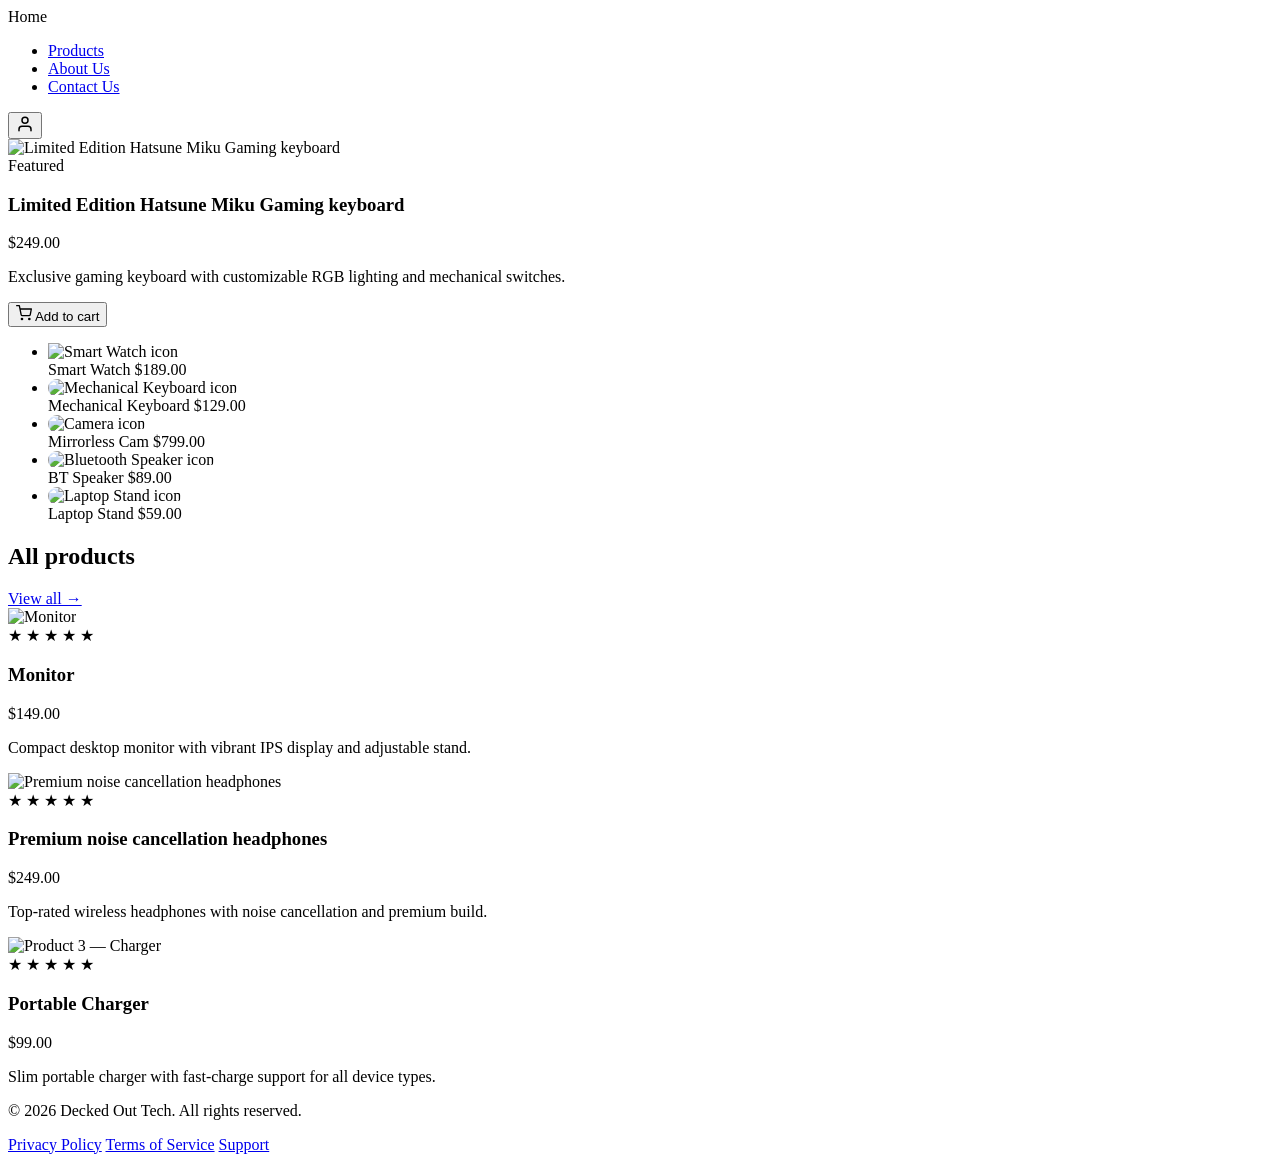
==== index.html @ de435f8a "Create index.html" ====
<!DOCTYPE html>
<html lang="en">
  <head>
    <meta charset="UTF-8" />
    <meta name="viewport" content="width=device-width, initial-scale=1.0" />
    <title>Decked Out Tech — Home</title>
    <link rel="stylesheet" href="style.css"/>
    <link
      href="https://fonts.googleapis.com/css2?family=Roboto:wght@400;700&display=swap"
      rel="stylesheet"
    />
  </head>
  <body>
 
    <!-- ========== HEADER / NAV ========== -->
    <header class="site-header">
      <nav class="nav-container">
        <span class="nav-logo">Home</span>
        <ul class="nav-links">
          <li><a href="products.html">Products</a></li>
          <li><a href="aboutus.html">About Us</a></li>
          <li><a href="contactus.html">Contact Us</a></li>
        </ul>
        <button class="nav-user" aria-label="User account">
          <svg xmlns="http://www.w3.org/2000/svg" width="18" height="18" viewBox="0 0 24 24"
            fill="none" stroke="currentColor" stroke-width="2" stroke-linecap="round"
            stroke-linejoin="round">
            <path d="M20 21v-2a4 4 0 0 0-4-4H8a4 4 0 0 0-4 4v2"/>
            <circle cx="12" cy="7" r="4"/>
          </svg>
        </button>
      </nav>
    </header>
 
    <!-- ========== MAIN CONTENT ========== -->
    <main>
 
      <!-- ===== HERO SECTION ===== -->
      <section class="hero-section">
 
        <!-- Featured Product Card -->
        <article class="hero-featured">
          <div class="hero-image-wrap">
            <img
              src="imgs/JPGFiles/FeaturedProduct.jpg"
              alt="Limited Edition Hatsune Miku Gaming keyboard"
              class="hero-image"
            />
          </div>
          <div class="hero-body">
            <span class="badge">Featured</span>
            <h1 class="hero-title">Limited Edition Hatsune Miku Gaming keyboard</h1>
            <p class="hero-price">$249.00</p>
            <p class="hero-desc">
              Exclusive gaming keyboard with customizable RGB lighting and mechanical switches.
            </p>
            <button class="btn-cart">
              <svg xmlns="http://www.w3.org/2000/svg" width="16" height="16" viewBox="0 0 24 24"
                fill="none" stroke="currentColor" stroke-width="2" stroke-linecap="round"
                stroke-linejoin="round">
                <circle cx="9" cy="21" r="1"/><circle cx="20" cy="21" r="1"/>
                <path d="M1 1h4l2.68 13.39a2 2 0 0 0 2 1.61h9.72a2 2 0 0 0 2-1.61L23 6H6"/>
              </svg>
              Add to cart
            </button>
          </div>
        </article>
 
        <!-- Sidebar Product List -->
        <aside class="hero-sidebar">
          <ul class="sidebar-list">
 
            <li class="sidebar-item">
              <div class="sidebar-icon">
                <img src="imgs/JPGFiles/sidebarproduct1.jpg" alt="Smart Watch icon" />
              </div>
              <div class="sidebar-info">
                <span class="sidebar-name">Smart Watch</span>
                <span class="sidebar-price">$189.00</span>
              </div>
            </li>
 
            <li class="sidebar-item">
              <div class="sidebar-icon">
                <img src="imgs/JPGFiles/sidebarproduct2.jpg" alt="Mechanical Keyboard icon" style="border-radius: 10px;"/>
              </div>
              <div class="sidebar-info">
                <span class="sidebar-name">Mechanical Keyboard</span>
                <span class="sidebar-price">$129.00</span>
              </div>
            </li>
 
            <li class="sidebar-item">
              <div class="sidebar-icon">
                <img src="imgs/JPGFiles/sidebarproduct3.jpg" alt="Camera icon" style="border-radius: 10px;" />
              </div>
              <div class="sidebar-info">
                <span class="sidebar-name">Mirrorless Cam</span>
                <span class="sidebar-price">$799.00</span>
              </div>
            </li>
 
            <li class="sidebar-item">
              <div class="sidebar-icon">
                 <img src="imgs/JPGFiles/sidebarproduct4.jpg" alt="Bluetooth Speaker icon" style="border-radius: 10px;"/>
              </div>
              <div class="sidebar-info">
                <span class="sidebar-name">BT Speaker</span>
                <span class="sidebar-price">$89.00</span>
              </div>
            </li>
 
            <li class="sidebar-item">
              <div class="sidebar-icon">
                 <img src="imgs/JPGFiles/sidebarproduct5.jpg" alt="Laptop Stand icon" style="border-radius: 10px;"/>
              </div>
              <div class="sidebar-info">
                <span class="sidebar-name">Laptop Stand</span>
                <span class="sidebar-price">$59.00</span>
              </div>
            </li>
 
          </ul>
        </aside>
      </section>
 
      <!-- ===== ALL PRODUCTS SECTION ===== -->
      <section class="products-section">
        <div class="products-header">
          <h2 class="products-title">All products</h2>
          <a href="products.html" class="products-view-all">View all &rarr;</a>
        </div>
 
        <!-- Product Grid -->
        <div class="products-grid">
 
          <!-- Product Card 1 -->
          <article class="product-card">
            <div class="product-image-wrap">
              <img
                src="imgs/JPGFiles/bestsellerproduct1.jpg"
                alt="Monitor"
                class="product-image"
              />
            </div>
            <div class="product-body">
              <div class="stars" aria-label="4 out of 5 stars">
                <span class="star filled">★</span>
                <span class="star filled">★</span>
                <span class="star filled">★</span>
                <span class="star filled">★</span>
                <span class="star">★</span>
              </div>
              <h3 class="product-name">Monitor</h3>
              <p class="product-price">$149.00</p>
              <p class="product-desc">
                Compact desktop monitor with vibrant IPS display and adjustable stand.
              </p>
            </div>
          </article>
 
          <!-- Product Card 2 — Best Seller (highlighted) -->
          <article class="product-card product-card--highlight">
            <div class="product-image-wrap">
              <img
                src="imgs/JPGFiles/bestsellerproduct2.jpg"
                alt="Premium noise cancellation headphones"
                class="product-image"
              />
            </div>
            <div class="product-body">
              <div class="stars" aria-label="4 out of 5 stars">
                <span class="star filled">★</span>
                <span class="star filled">★</span>
                <span class="star filled">★</span>
                <span class="star filled">★</span>
                <span class="star">★</span>
              </div>
              <h3 class="product-name">Premium noise cancellation headphones</h3>
              <p class="product-price">$249.00</p>
              <p class="product-desc">
                Top-rated wireless headphones with noise cancellation and premium build.
              </p>
            </div>
          </article>
 
          <!-- Product Card 3 -->
          <article class="product-card">
            <div class="product-image-wrap">
              <img
                src="imgs/JPGFiles/bestsellerproduct3.jpg"
                alt="Product 3 — Charger"
                class="product-image"
              />
            </div>
            <div class="product-body">
              <div class="stars" aria-label="3 out of 5 stars">
                <span class="star filled">★</span>
                <span class="star filled">★</span>
                <span class="star filled">★</span>
                <span class="star">★</span>
                <span class="star">★</span>
              </div>
              <h3 class="product-name">Portable Charger</h3>
              <p class="product-price">$99.00</p>
              <p class="product-desc">
                Slim portable charger with fast-charge support for all device types.
              </p>
            </div>
          </article>
 
        </div>
      </section>
    </main>
 
    <!-- ========== FOOTER ========== -->
    <footer class="site-footer">
      <p class="footer-copy">&copy; 2026 Decked Out Tech. All rights reserved.</p>
      <div class="footer-links">
        <a href="#" class="footer-link">Privacy Policy</a>
        <a href="#" class="footer-link">Terms of Service</a>
        <a href="#" class="footer-link">Support</a>
        </div>
    </footer>
 
  </body>
</html>
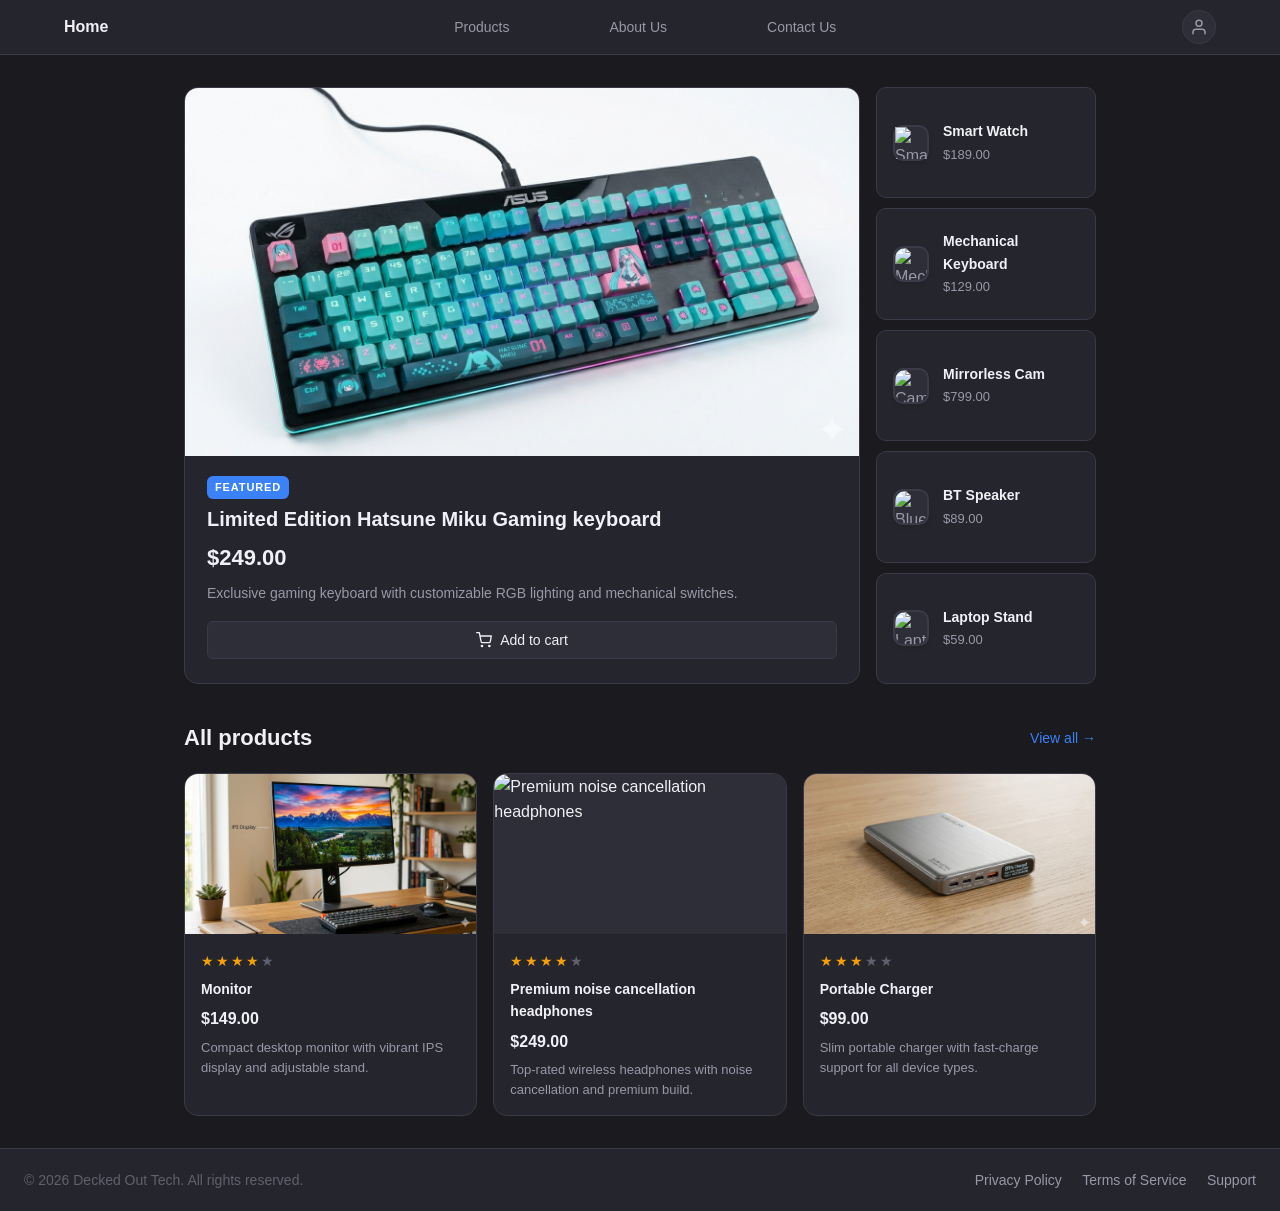
==== commit d02f808e: "Update index.html" ====
--- a/index.html
+++ b/index.html
@@ -42,7 +42,7 @@
         <article class="hero-featured">
           <div class="hero-image-wrap">
             <img
-              src="imgs/JPGFiles/FeaturedProduct.jpg"
+              src="FeaturedProduct.jpg"
               alt="Limited Edition Hatsune Miku Gaming keyboard"
               class="hero-image"
             />
@@ -72,7 +72,7 @@
  
             <li class="sidebar-item">
               <div class="sidebar-icon">
-                <img src="imgs/JPGFiles/sidebarproduct1.jpg" alt="Smart Watch icon" />
+                <img src="sidebarproduct1.jpg" alt="Smart Watch icon" />
               </div>
               <div class="sidebar-info">
                 <span class="sidebar-name">Smart Watch</span>
@@ -82,7 +82,7 @@
  
             <li class="sidebar-item">
               <div class="sidebar-icon">
-                <img src="imgs/JPGFiles/sidebarproduct2.jpg" alt="Mechanical Keyboard icon" style="border-radius: 10px;"/>
+                <img src="sidebarproduct2.jpg" alt="Mechanical Keyboard icon" style="border-radius: 10px;"/>
               </div>
               <div class="sidebar-info">
                 <span class="sidebar-name">Mechanical Keyboard</span>
@@ -92,7 +92,7 @@
  
             <li class="sidebar-item">
               <div class="sidebar-icon">
-                <img src="imgs/JPGFiles/sidebarproduct3.jpg" alt="Camera icon" style="border-radius: 10px;" />
+                <img src="sidebarproduct3.jpg" alt="Camera icon" style="border-radius: 10px;" />
               </div>
               <div class="sidebar-info">
                 <span class="sidebar-name">Mirrorless Cam</span>
@@ -102,7 +102,7 @@
  
             <li class="sidebar-item">
               <div class="sidebar-icon">
-                 <img src="imgs/JPGFiles/sidebarproduct4.jpg" alt="Bluetooth Speaker icon" style="border-radius: 10px;"/>
+                 <img src="sidebarproduct4.jpg" alt="Bluetooth Speaker icon" style="border-radius: 10px;"/>
               </div>
               <div class="sidebar-info">
                 <span class="sidebar-name">BT Speaker</span>
@@ -112,7 +112,7 @@
  
             <li class="sidebar-item">
               <div class="sidebar-icon">
-                 <img src="imgs/JPGFiles/sidebarproduct5.jpg" alt="Laptop Stand icon" style="border-radius: 10px;"/>
+                 <img src="sidebarproduct5.jpg" alt="Laptop Stand icon" style="border-radius: 10px;"/>
               </div>
               <div class="sidebar-info">
                 <span class="sidebar-name">Laptop Stand</span>
@@ -138,7 +138,7 @@
           <article class="product-card">
             <div class="product-image-wrap">
               <img
-                src="imgs/JPGFiles/bestsellerproduct1.jpg"
+                src="bestsellerproduct1.jpg"
                 alt="Monitor"
                 class="product-image"
               />
@@ -163,7 +163,7 @@
           <article class="product-card product-card--highlight">
             <div class="product-image-wrap">
               <img
-                src="imgs/JPGFiles/bestsellerproduct2.jpg"
+                src="bestsellerproduct2.jpg"
                 alt="Premium noise cancellation headphones"
                 class="product-image"
               />
@@ -188,7 +188,7 @@
           <article class="product-card">
             <div class="product-image-wrap">
               <img
-                src="imgs/JPGFiles/bestsellerproduct3.jpg"
+                src="bestsellerproduct3.jpg"
                 alt="Product 3 — Charger"
                 class="product-image"
               />
--- a/style.css
+++ b/style.css
@@ -0,0 +1,626 @@
+/* =============================================================
+   CUSTOM PROPERTIES
+   ============================================================= */
+:root {
+  --color-primary: #3b82f6;      /* blue accent */
+  --color-secondary: #f59e0b;    /* amber / star gold */
+ 
+  --bg-base:    #1a1a1f;
+  --bg-surface: #25252d;
+  --bg-raised:  #2e2e38;
+  --bg-input:   #32323e;
+ 
+  --text-primary:   #f0f0f5;
+  --text-secondary: #9898a8;
+  --text-muted:     #60606e;
+ 
+  --border-color:   #3a3a48;
+  --radius-sm: 6px;
+  --radius-md: 10px;
+  --radius-lg: 14px;
+}
+ 
+/* =============================================================
+   RESET & BASE
+   ============================================================= */
+*, *::before, *::after {
+  box-sizing: border-box;
+  margin: 0;
+  padding: 0;
+}
+ 
+body {
+  font-family: 'Roboto', Helvetica, sans-serif;
+  font-size: 16px;
+  font-weight: 400;
+  background-color: var(--bg-base);
+  color: var(--text-primary);
+  line-height: 1.6;
+  min-height: 100vh;
+  display: flex;
+  flex-direction: column;
+  justify-content: flex-start;
+  align-items: stretch;
+}
+ 
+h1 {
+  font-size: 32px;
+  font-weight: 700;
+  line-height: 1.25;
+}
+ 
+h2 {
+  font-size: 22px;
+  font-weight: 700;
+  line-height: 1.3;
+}
+ 
+h3 {
+  font-size: 16px;
+  font-weight: 700;
+}
+ 
+a {
+  color: var(--text-secondary);
+  text-decoration: none;
+  transition: color 0.2s;
+}
+ 
+a:hover {
+  color: var(--text-primary);
+}
+ 
+ul {
+  list-style: none;
+}
+ 
+img {
+  display: block;
+  width: 100%;
+  height: 100%;
+  object-fit: cover;
+}
+ 
+/* =============================================================
+   HEADER & NAV
+   ============================================================= */
+.site-header {
+  background-color: var(--bg-surface);
+  border-bottom: 1px solid var(--border-color);
+  position: sticky;
+  top: 0;
+  z-index: 100;
+}
+ 
+.nav-container {
+  max-width: 1200px;
+  margin: 0 auto;
+  padding: 0 24px;
+  height: 54px;
+  display: flex;
+  align-items: center;
+  justify-content: space-between;
+  gap: 16px;
+}
+ 
+.nav-logo {
+  flex: 0 0 auto;
+  font-size: 16px;
+  font-weight: 700;
+  color: var(--text-primary);
+}
+ 
+.nav-links {
+  display: flex;
+  flex: 1 1 auto;
+  justify-content: center;
+  align-items: center;
+  gap: 100px;
+}
+ 
+.nav-links a {
+  font-size: 14px;
+  color: var(--text-secondary);
+}
+ 
+.nav-links a:hover {
+  color: var(--text-primary);
+}
+
+.nav-user {
+  background-color: var(--bg-raised);
+  border: 1px solid var(--border-color);
+  border-radius: 50%;
+  width: 34px;
+  height: 34px;
+  display: flex;
+  flex-direction: row;
+  justify-content: center;
+  align-items: center;
+  cursor: pointer;
+  color: var(--text-secondary);
+  transition: background-color 0.2s;
+}
+ 
+.nav-user:hover {
+  background-color: var(--bg-input);
+  color: var(--text-primary);
+}
+ 
+/* =============================================================
+   MAIN
+   ============================================================= */
+main {
+  flex: 1;
+  max-width: 960px;
+  width: 100%;
+  margin: 0 auto;
+  padding: 32px 24px;
+  display: flex;
+  flex-direction: column;
+  justify-content: flex-start;
+  align-items: stretch;
+  gap: 40px;
+}
+ 
+/* =============================================================
+   HERO SECTION
+   ============================================================= */
+.hero-section {
+  display: flex;
+  flex-direction: row;
+  justify-content: flex-start;
+  align-items: stretch;
+  gap: 16px;
+}
+ 
+/* --- Featured Product Card --- */
+.hero-featured {
+  flex: 1;
+  background-color: var(--bg-surface);
+  border: 1px solid var(--border-color);
+  border-radius: var(--radius-lg);
+  overflow: hidden;
+  display: flex;
+  flex-direction: column;
+  justify-content: flex-start;
+  align-items: stretch;
+}
+ 
+.hero-image-wrap {
+  width: 100%;
+  height: auto;
+  background-color: var(--bg-raised);
+}
+ 
+.hero-body {
+  padding: 20px 22px 24px;
+  display: flex;
+  flex-direction: column;
+  justify-content: flex-start;
+  align-items: flex-start;
+  gap: 8px;
+}
+ 
+.badge {
+  display: inline-block;
+  background-color: var(--color-primary);
+  color: #fff;
+  font-size: 11px;
+  font-weight: 700;
+  text-transform: uppercase;
+  letter-spacing: 0.08em;
+  padding: 3px 8px;
+  border-radius: var(--radius-sm);
+}
+ 
+.hero-title {
+  font-size: 20px;
+  font-weight: 700;
+  color: var(--text-primary);
+}
+ 
+.hero-price {
+  font-size: 22px;
+  font-weight: 700;
+  color: var(--text-primary);
+}
+ 
+.hero-desc {
+  font-size: 14px;
+  color: var(--text-secondary);
+  line-height: 1.55;
+}
+ 
+.btn-cart {
+  margin-top: 8px;
+  width: 100%;
+  background-color: var(--bg-raised);
+  border: 1px solid var(--border-color);
+  border-radius: var(--radius-sm);
+  color: var(--text-primary);
+  font-size: 14px;
+  font-family: 'Roboto', Helvetica, sans-serif;
+  font-weight: 400;
+  padding: 10px 16px;
+  cursor: pointer;
+  display: flex;
+  flex-direction: row;
+  justify-content: center;
+  align-items: center;
+  gap: 8px;
+  transition: background-color 0.2s, border-color 0.2s;
+}
+ 
+.btn-cart:hover {
+  background-color: #2f518b;
+  border-color: var(--color-primary);
+}
+ 
+/* --- Hero Sidebar --- */
+.hero-sidebar {
+  width: 220px;
+  flex-shrink: 0;
+  display: flex;
+  flex-direction: column;
+  justify-content: flex-start;
+  align-items: stretch;
+}
+ 
+.sidebar-list {
+  display: flex;
+  flex-direction: column;
+  justify-content: flex-start;
+  align-items: stretch;
+  gap: 10px;
+  height: 100%;
+}
+ 
+.sidebar-item {
+  background-color: var(--bg-surface);
+  border: 1px solid var(--border-color);
+  border-radius: var(--radius-md);
+  padding: 14px 16px;
+  display: flex;
+  flex-direction: row;
+  justify-content: flex-start;
+  align-items: center;
+  gap: 14px;
+  cursor: pointer;
+  transition: border-color 0.2s, background-color 0.2s;
+  flex: 1;
+}
+ 
+.sidebar-item:hover {
+  border-color: var(--color-primary);
+  background-color: var(--bg-raised);
+}
+ 
+.sidebar-icon {
+  width: 36px;
+  height: 36px;
+  background-color: var(--bg-raised);
+  border: 2px solid #3a3a48;
+  border-radius: 10px;
+  display: flex;
+  flex-direction: row;
+  justify-content: center;
+  align-items: center;
+  flex-shrink: 0;
+  color: var(--text-secondary);
+  box-shadow: 0 2px 4px rgba(0, 0, 0, 0.1);
+}
+ 
+.sidebar-info {
+  display: flex;
+  flex-direction: column;
+  justify-content: center;
+  align-items: flex-start;
+  gap: 2px;
+}
+ 
+.sidebar-name {
+  font-size: 14px;
+  font-weight: 700;
+  color: var(--text-primary);
+}
+ 
+.sidebar-price {
+  font-size: 13px;
+  color: var(--text-secondary);
+}
+ 
+/* =============================================================
+   ALL PRODUCTS SECTION
+   ============================================================= */
+.products-section {
+  display: flex;
+  flex-direction: column;
+  justify-content: flex-start;
+  align-items: stretch;
+  gap: 20px;
+}
+ 
+.products-header {
+  display: flex;
+  flex-direction: row;
+  justify-content: space-between;
+  align-items: center;
+}
+ 
+.products-title {
+  color: var(--text-primary);
+}
+ 
+.products-view-all {
+  font-size: 14px;
+  color: var(--color-primary);
+}
+ 
+.products-view-all:hover {
+  color: var(--text-primary);
+}
+ 
+/* --- Product Grid --- */
+.products-grid {
+  display: flex;
+  flex-direction: row;
+  justify-content: flex-start;
+  align-items: stretch;
+  gap: 16px;
+}
+ 
+/* --- Product Card --- */
+.product-card {
+  flex: 1;
+  background-color: var(--bg-surface);
+  border: 1px solid #3a3a48;
+  border-radius: var(--radius-lg);
+  overflow: hidden;
+  display: flex;
+  flex-direction: column;
+  justify-content: flex-start;
+  align-items: stretch;
+  cursor: pointer;
+  transition: border-color 0.2s, transform 0.2s;
+}
+ 
+.product-card:hover {
+  border: 1px solid #3b82f6;
+  transform: translateY(-2px);
+}
+
+.product-image-wrap {
+  width: 100%;
+  height: 160px;
+  background-color: var(--bg-raised);
+  display: flex;
+  flex-direction: row;
+  justify-content: center;
+  align-items: center;
+}
+ 
+.product-body {
+  padding: 16px;
+  display: flex;
+  flex-direction: column;
+  justify-content: flex-start;
+  align-items: flex-start;
+  gap: 6px;
+}
+ 
+/* Stars */
+.stars {
+  display: flex;
+  flex-direction: row;
+  justify-content: flex-start;
+  align-items: center;
+  gap: 2px;
+}
+ 
+.star {
+  font-size: 14px;
+  color: var(--text-muted);
+}
+ 
+.star.filled {
+  color: var(--color-secondary);
+}
+ 
+.product-name {
+  font-size: 14px;
+  font-weight: 700;
+  color: var(--text-primary);
+}
+ 
+.product-price {
+  font-size: 16px;
+  font-weight: 700;
+  color: var(--text-primary);
+}
+ 
+.product-desc {
+  font-size: 13px;
+  color: var(--text-secondary);
+  line-height: 1.5;
+}
+ 
+/* =============================================================
+   FOOTER
+   ============================================================= */
+.site-footer {
+  background-color: var(--bg-surface);
+  border-top: 1px solid var(--border-color);
+  padding: 18px 24px;
+  display: flex;
+  flex-direction: row;
+  justify-content: space-between;
+  align-items: center;
+}
+ 
+.footer-copy {
+  font-size: 14px;
+  color: var(--text-muted);
+}
+
+.footer-link {
+  font-size: 14px;
+  margin-left: 16px;
+}
+
+.footer-link:hover {
+  color: #f0f0f5;
+}
+
+/* =============================================================
+   RESPONSIVE — TABLET  (max-width: 768px)
+   ============================================================= */
+@media (max-width: 768px) {
+ 
+  /* --- Nav: hide text links, keep logo + user icon --- */
+  .nav-links {
+    gap: 16px;
+  }
+ 
+  .nav-links a {
+    font-size: 13px;
+  }
+ 
+  /* --- Main padding --- */
+  main {
+    padding: 24px 16px;
+    gap: 28px;
+  }
+ 
+  /* --- Hero: stack featured card above sidebar --- */
+  .hero-section {
+    flex-direction: column;
+    align-items: stretch;
+    gap: 16px;
+  }
+ 
+  /* Sidebar becomes a horizontal scrolling strip */
+  .hero-sidebar {
+    width: 100%;
+  }
+ 
+  .sidebar-list {
+    flex-direction: row;
+    flex-wrap: wrap;
+    gap: 10px;
+    height: auto;
+  }
+ 
+  .sidebar-item {
+    flex: 1 1 calc(50% - 5px);
+    min-width: 140px;
+  }
+ 
+  /* Hero image shorter on tablet */
+  .hero-image-wrap {
+    height: 180px;
+  }
+ 
+  /* --- Product grid: 2 columns --- */
+  .products-grid {
+    flex-wrap: wrap;
+    gap: 14px;
+  }
+ 
+  .product-card {
+    flex: 1 1 calc(50% - 7px);
+    min-width: 0;
+  }
+ 
+  /* --- Footer stacks on small tablets --- */
+  .site-footer {
+    padding: 16px;
+  }
+}
+ 
+/* =============================================================
+   RESPONSIVE — MOBILE  (max-width: 480px)
+   ============================================================= */
+@media (max-width: 480px) {
+ 
+  /* --- Nav: compress --- */
+  .nav-container {
+    padding: 0 14px;
+    height: 50px;
+  }
+ 
+  .nav-links {
+    gap: 12px;
+  }
+ 
+  .nav-links a {
+    font-size: 12px;
+  }
+ 
+  .nav-logo {
+    font-size: 14px;
+  }
+ 
+  /* --- Main --- */
+  main {
+    padding: 18px 12px;
+    gap: 24px;
+  }
+ 
+  /* --- Hero image even shorter on mobile --- */
+  .hero-image-wrap {
+    height: 160px;
+  }
+ 
+  .hero-body {
+    padding: 16px;
+  }
+ 
+  .hero-title {
+    font-size: 17px;
+  }
+ 
+  .hero-price {
+    font-size: 18px;
+  }
+ 
+  /* Sidebar: single column on narrow phones */
+  .sidebar-item {
+    flex: 1 1 100%;
+  }
+ 
+  /* --- Product grid: single column --- */
+  .products-grid {
+    flex-direction: column;
+    gap: 12px;
+  }
+ 
+  .product-card {
+    flex: none;
+    width: 100%;
+  }
+ 
+  .product-image-wrap {
+    height: 180px;
+  }
+ 
+  /* --- Footer stacks vertically --- */
+  .site-footer {
+    flex-direction: column;
+    justify-content: center;
+    align-items: center;
+    gap: 10px;
+    padding: 16px 12px;
+    text-align: center;
+  }
+ 
+  /* --- Headings scale down --- */
+  h1 {
+    font-size: 26px;
+  }
+ 
+  h2 {
+    font-size: 18px;
+  }
+}
+ 
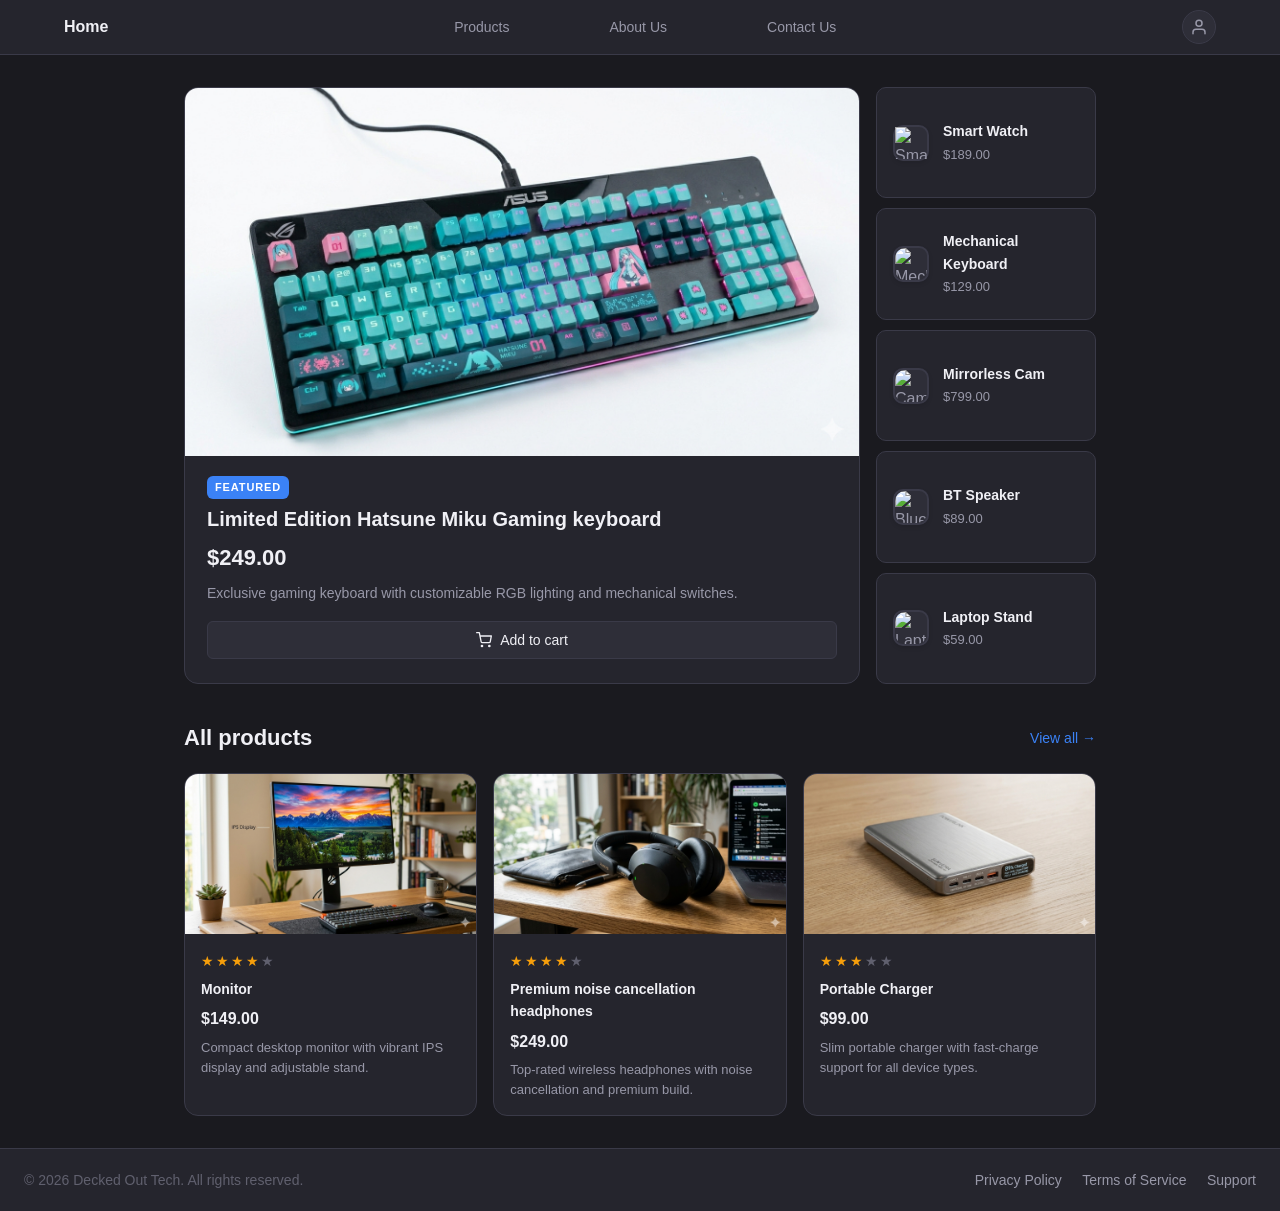
==== commit 6e48ebf8: "Update index.html" ====
--- a/index.html
+++ b/index.html
@@ -163,7 +163,7 @@
           <article class="product-card product-card--highlight">
             <div class="product-image-wrap">
               <img
-                src="bestsellerproduct2.jpg"
+                src="Bestsellerproduct2.jpg"
                 alt="Premium noise cancellation headphones"
                 class="product-image"
               />
